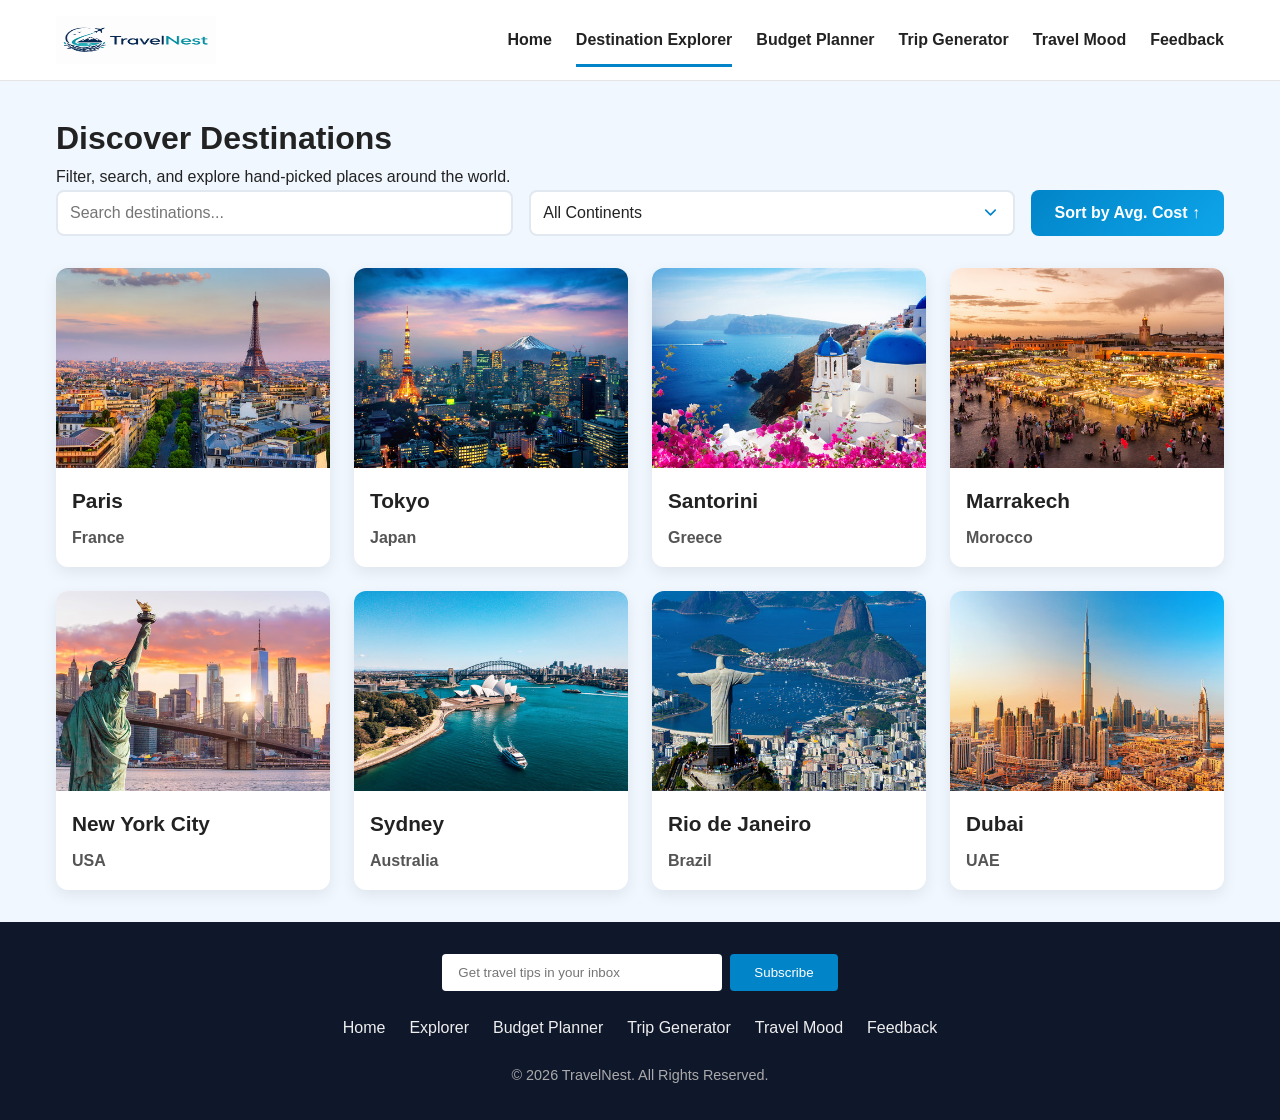
==== explorer.html @ 2b8cd3d6 "Add files via upload" ====
<!DOCTYPE html>
<html lang="en">
<head>
    <meta charset="UTF-8">
    <meta name="viewport" content="width=device-width, initial-scale=1.0">
    <title>TravelNest | Destination Explorer</title>
    <link rel="stylesheet" href="css/styles.css">
    <link rel="stylesheet" href="css/explorer.css">
    <script src="javascript/explorer.js" defer></script>
    <link rel="icon" href="images/icon.png" type="image/png">
</head>
<body>
    
    <header id="main-header">
        <nav class="navbar">
            <div class="logo">
                <a href = "index.html">
                    <img src="images/TravelNest.png" alt="TravelNest Logo" width="156" height="100">
                </a>
            </div>
            <ul class="nav-links">
                <li><a href="index.html">Home</a></li>
                <li><a href="explorer.html" class="active">Destination Explorer</a></li>
                <li><a href="planner.html">Budget Planner</a></li>
                <li><a href="generator.html">Trip Generator</a></li>
                <li><a href="mood.html">Travel Mood</a></li>
                <li><a href="feedback.html">Feedback</a></li>
            </ul>
            <div class="hamburger">☰</div>
        </nav>
    </header>

    <main class="page-content">
        <h1>Discover Destinations</h1>
        <p class="lead">Filter, search, and explore hand-picked places around the world.</p>

        <div style="display:flex;gap:1rem;flex-wrap:wrap;margin-bottom:2rem;">
            <input type="text" id="search-input" placeholder="Search destinations..." style="flex:1;min-width:220px;">
            <select id="continent-filter" style="flex:1;min-width:180px;">
                <option value="">All Continents</option>
                <option value="Europe">Europe</option>
                <option value="Asia">Asia</option>
                <option value="Africa">Africa</option>
                <option value="North America">North America</option>
                <option value="South America">South America</option>
                <option value="Oceania">Oceania</option>
            </select>
            <button id="sort-btn" onclick="sortByCost()">Sort by Avg. Cost ↑</button>
        </div>

        <div id="destination-grid" class="book-grid"></div>
    </main>

    <!-- MODAL (for card click) -->
    <div id="destination-modal" style="display:none;position:fixed;inset:0;background:rgba(0,0,0,0.7);align-items:center;justify-content:center;z-index:9999;">
        <div style="background:#fff;max-width:700px;width:90%;border-radius:12px;overflow:hidden;max-height:90vh;overflow-y:auto;">
            <div style="padding:1.5rem;position:relative;">
                <button onclick="closeModal()" style="position:absolute;top:15px;right:20px;background:linear-gradient(135deg, #0284c8, #0ea5e9);color:#fff;border:none;font-size:1.8rem;cursor:pointer;width:40px;height:40px;border-radius:4px;display:flex;align-items:center;justify-content:center;transition:transform 0.2s ease, box-shadow 0.2s ease;" onmouseover="this.style.transform='translateY(-2px)'; this.style.boxShadow='0 6px 12px rgba(2, 132, 200, 0.3)'" onmouseout="this.style.transform='translateY(0)'; this.style.boxShadow='none'">×</button>
                <img id="modal-image" style="width:100%;height:320px;object-fit:cover;border-radius:8px;" alt="">
                <h2 id="modal-name" style="margin:1rem 0 0.5rem;"></h2>
                <p id="modal-country" style="color:#0284c8;font-weight:600;"></p>
                <p id="modal-description" style="line-height:1.7;margin:1.5rem 0;"></p>
                <h3>Popular Attractions</h3>
                <ul id="modal-attractions" style="margin:1rem 0 2rem;padding-left:1.5rem;"></ul>
                <h3>Travel Cost Comparison</h3>
                <table id="modal-cost-table" style="width:70%;border-collapse:collapse;margin-top:1rem;"></table>
                <button onclick="closeModal()" style="margin-top:2rem;background:linear-gradient(135deg, #0284c8, #0ea5e9);color:#fff;padding:0.8rem 2rem;border:none;border-radius:8px;cursor:pointer;font-weight:600;transition:transform 0.2s ease, box-shadow 0.2s ease;" onmouseover="this.style.transform='translateY(-2px)'; this.style.boxShadow='0 6px 12px rgba(2, 132, 200, 0.3)'" onmouseout="this.style.transform='translateY(0)'; this.style.boxShadow='none'">Close</button>
            </div>
        </div>
    </div>

    <footer>
        <div class="footer-content">
            <form id="newsletter-form" style="margin-bottom:1.5rem;">
                <div style="display:flex;justify-content:center;gap:0.5rem;flex-wrap:wrap;">
                    <input type="email" id="newsletter-email" placeholder="Get travel tips in your inbox" required style="padding:0.7rem 1rem;width:280px;border:none;border-radius:4px;">
                    <button type="submit" id="subscribe-button" style="padding:0 1.5rem;background:#0284c8;color:#fff;border:none;border-radius:4px;cursor:pointer;">Subscribe</button>
                </div>
            </form>
            <nav class="footer-nav">
                <a href="index.html">Home</a>
                <a href="explorer.html">Explorer</a>
                <a href="planner.html">Budget Planner</a>
                <a href="generator.html">Trip Generator</a>
                <a href="mood.html">Travel Mood</a>
                <a href="feedback.html">Feedback</a>
            </nav>
            <p class="footer-text">© 2026 TravelNest. All Rights Reserved.</p>
        </div>
    </footer>
</body>
</html>
---- css/styles.css ----
* {
  margin: 0;
  padding: 0;
  box-sizing: border-box;
}

html {
  scroll-behavior: smooth;
  height: 100%;
}

body {
  font-family: Arial, Helvetica, sans-serif;
  background-color: #f0f7ff;
  color: #222;
  line-height: 1.6;
  display: flex;
  flex-direction: column;
  min-height: 100vh;
}

img {
  max-width: 100%;
  display: block;
}

a { text-decoration: none; color: inherit; }

main {
  flex: 1;
}

#main-header {
  background: #ffffff;
  border-bottom: 1px solid #e5e5e5;
  position: sticky;
  top: 0;
  z-index: 1000;
}

.navbar {
  max-width: 1200px;
  margin: auto;
  padding: 1rem;
  display: flex;
  align-items: center;
  justify-content: space-between;
}

.logo img { width: 160px; height: 48px; }

.nav-links {
  display: flex;
  gap: 1.5rem;
  list-style: none;
}

.nav-links li {
  list-style: none;
}

.nav-links a {
  font-weight: 600;
  position: relative;
  display: block;
  padding: 0.5rem 0;
}

.nav-links a.active::after,
.nav-links a:hover::after {
  content: "";
  position: absolute;
  bottom: -6px;
  left: 0;
  width: 100%;
  height: 3px;
  background: #0284c8;
}

.hamburger {
  display: none;
  font-size: 1.8rem;
  cursor: pointer;
}

footer {
  background: #0f172a;
  color: #eee;
  padding: 2rem 1rem;
}

.footer-content {
  max-width: 1200px;
  margin: auto;
  text-align: center;
}

.footer-nav {
  display: flex;
  justify-content: center;
  gap: 1.5rem;
  margin-bottom: 1.5rem;
}

.footer-text {
  font-size: 0.9rem;
  color: #aaa;
}

#newsletter-form {
  display: flex;
  justify-content: center;
  align-items: center;
  gap: 0.5rem;
  margin-bottom: 1rem;
  flex-wrap: wrap;
}

#newsletter-email {
  padding: 0.7rem 1rem;
  width: 280px;
  border: none;
  border-radius: 6px;
}

#subscribe-button {
  padding: 0.7rem 1.5rem;
  background: #0284c8;
  color: #fff;
  border: none;
  border-radius: 6px;
  cursor: pointer;
}

#subscribe-button:hover { background: #0369a1; }

/* DROPDOWN / SELECT STYLING */
select {
  padding: 0.7rem 2.5rem 0.7rem 1rem;
  border: 2px solid #ddd;
  border-radius: 6px;
  background: #fff;
  color: #222;
  font-size: 1rem;
  font-weight: 500;
  cursor: pointer;
  transition: all 0.3s ease;
  appearance: none;
  background-image: url("data:image/svg+xml;charset=UTF-8,%3csvg xmlns='http://www.w3.org/2000/svg' viewBox='0 0 24 24' fill='none' stroke='%230284c8' stroke-width='2' stroke-linecap='round' stroke-linejoin='round'%3e%3cpolyline points='6 9 12 15 18 9'%3e%3c/polyline%3e%3c/svg%3e");
  background-repeat: no-repeat;
  background-position: right 0.7rem center;
  background-size: 1.2em;
  padding-right: 2.5rem;
}

select:hover {
  border-color: #0284c8;
  box-shadow: 0 0 0 3px rgba(2, 132, 200, 0.1);
}

select:focus {
  outline: none;
  border-color: #0284c8;
  box-shadow: 0 0 0 3px rgba(2, 132, 200, 0.2);
}

select:disabled {
  background-color: #f5f5f5;
  color: #999;
  cursor: not-allowed;
  opacity: 0.6;
}

select option {
  padding: 0.5rem;
  color: #222;
  background: #fff;
}

select option:hover {
  background: #0284c8;
  color: #fff;
}

select option:checked {
  background: linear-gradient(#0284c8, #0284c8);
  background-color: #0284c8;
  color: #fff;
}

@media (max-width: 768px) {
  .logo img { 
    width: 120px; 
    height: 36px; 
  }

  .navbar {
    padding: 0.75rem 1rem;
  }

  .nav-links {
    position: absolute;
    top: 100%;
    right: 0;
    background: #fff;
    flex-direction: column;
    width: 100%;
    max-width: 300px;
    display: none;
    box-shadow: 0 10px 20px rgba(0,0,0,0.1);
    gap: 0;
    z-index: 999;
    border-top: 1px solid #e5e5e5;
  }

  .nav-links li {
    border-bottom: 1px solid #f0f0f0;
  }

  .nav-links a {
    display: block;
    padding: 1rem 1.5rem;
    color: #222;
    font-weight: 500;
  }

  .nav-links a.active::after,
  .nav-links a:hover::after {
    bottom: 0;
    height: 2px;
    background: #0284c8;
  }

  .nav-links a.active {
    background: #f0f7ff;
  }

  .nav-links.show { display: flex; }
  
  .hamburger { 
    display: block;
    z-index: 1001;
  }
}
---- css/explorer.css ----
.page-content {
  max-width: 1200px;
  margin: auto;
  padding: 2rem 1rem;
}

#destination-grid {
  display: grid;
  grid-template-columns: repeat(4, 1fr);
  gap: 1.5rem;
}

.card {
  background: #fff;
  border-radius: 12px;
  overflow: hidden;
  box-shadow: 0 5px 15px rgba(0,0,0,0.08);
  transition: all 0.3s ease;
  cursor: pointer;
}

.card:hover {
  transform: translateY(-8px);
  box-shadow: 0 15px 25px rgba(2,132,200,0.2);
}

.card img {
  height: 200px;
  object-fit: cover;
  width: 100%;
}

.card h3 { padding: 1rem 1rem 0.5rem; font-size: 1.3rem; }

.card p { padding: 0 1rem 1rem; color: #555; }

/* Dropdown styling - matching Budget Planner */
#continent-filter,
#search-input {
  padding: 0.75rem;
  border: 2px solid #e2e8f0;
  border-radius: 8px;
  font-size: 1rem;
  transition: border-color 0.3s ease;
}

#continent-filter:focus,
#search-input:focus {
  outline: none;
  border-color: #0284c8;
  box-shadow: 0 0 0 3px rgba(2, 132, 200, 0.1);
}

#continent-filter {
  appearance: none;
  background-image: url("data:image/svg+xml;charset=UTF-8,%3csvg xmlns='http://www.w3.org/2000/svg' viewBox='0 0 24 24' fill='none' stroke='%230284c8' stroke-width='2' stroke-linecap='round' stroke-linejoin='round'%3e%3cpolyline points='6 9 12 15 18 9'%3e%3c/polyline%3e%3c/svg%3e");
  background-repeat: no-repeat;
  background-position: right 0.75rem center;
  background-size: 1.2em;
  padding-right: 2.5rem;
}

/* Sort button styling */
#sort-btn {
  padding: 0.75rem 1.5rem;
  background: linear-gradient(135deg, #0284c8, #0ea5e9);
  color: white;
  border: none;
  border-radius: 8px;
  font-size: 1rem;
  font-weight: 600;
  cursor: pointer;
  transition: transform 0.2s ease, box-shadow 0.2s ease;
}

#sort-btn:hover {
  transform: translateY(-2px);
  box-shadow: 0 6px 12px rgba(2, 132, 200, 0.3);
}

/* Responsive grid for smaller screens */
@media (max-width: 1200px) {
  #destination-grid {
    grid-template-columns: repeat(3, 1fr);
  }
}

@media (max-width: 768px) {
  #destination-grid {
    grid-template-columns: repeat(2, 1fr);
  }
}

@media (max-width: 480px) {
  #destination-grid {
    grid-template-columns: 1fr;
  }
}
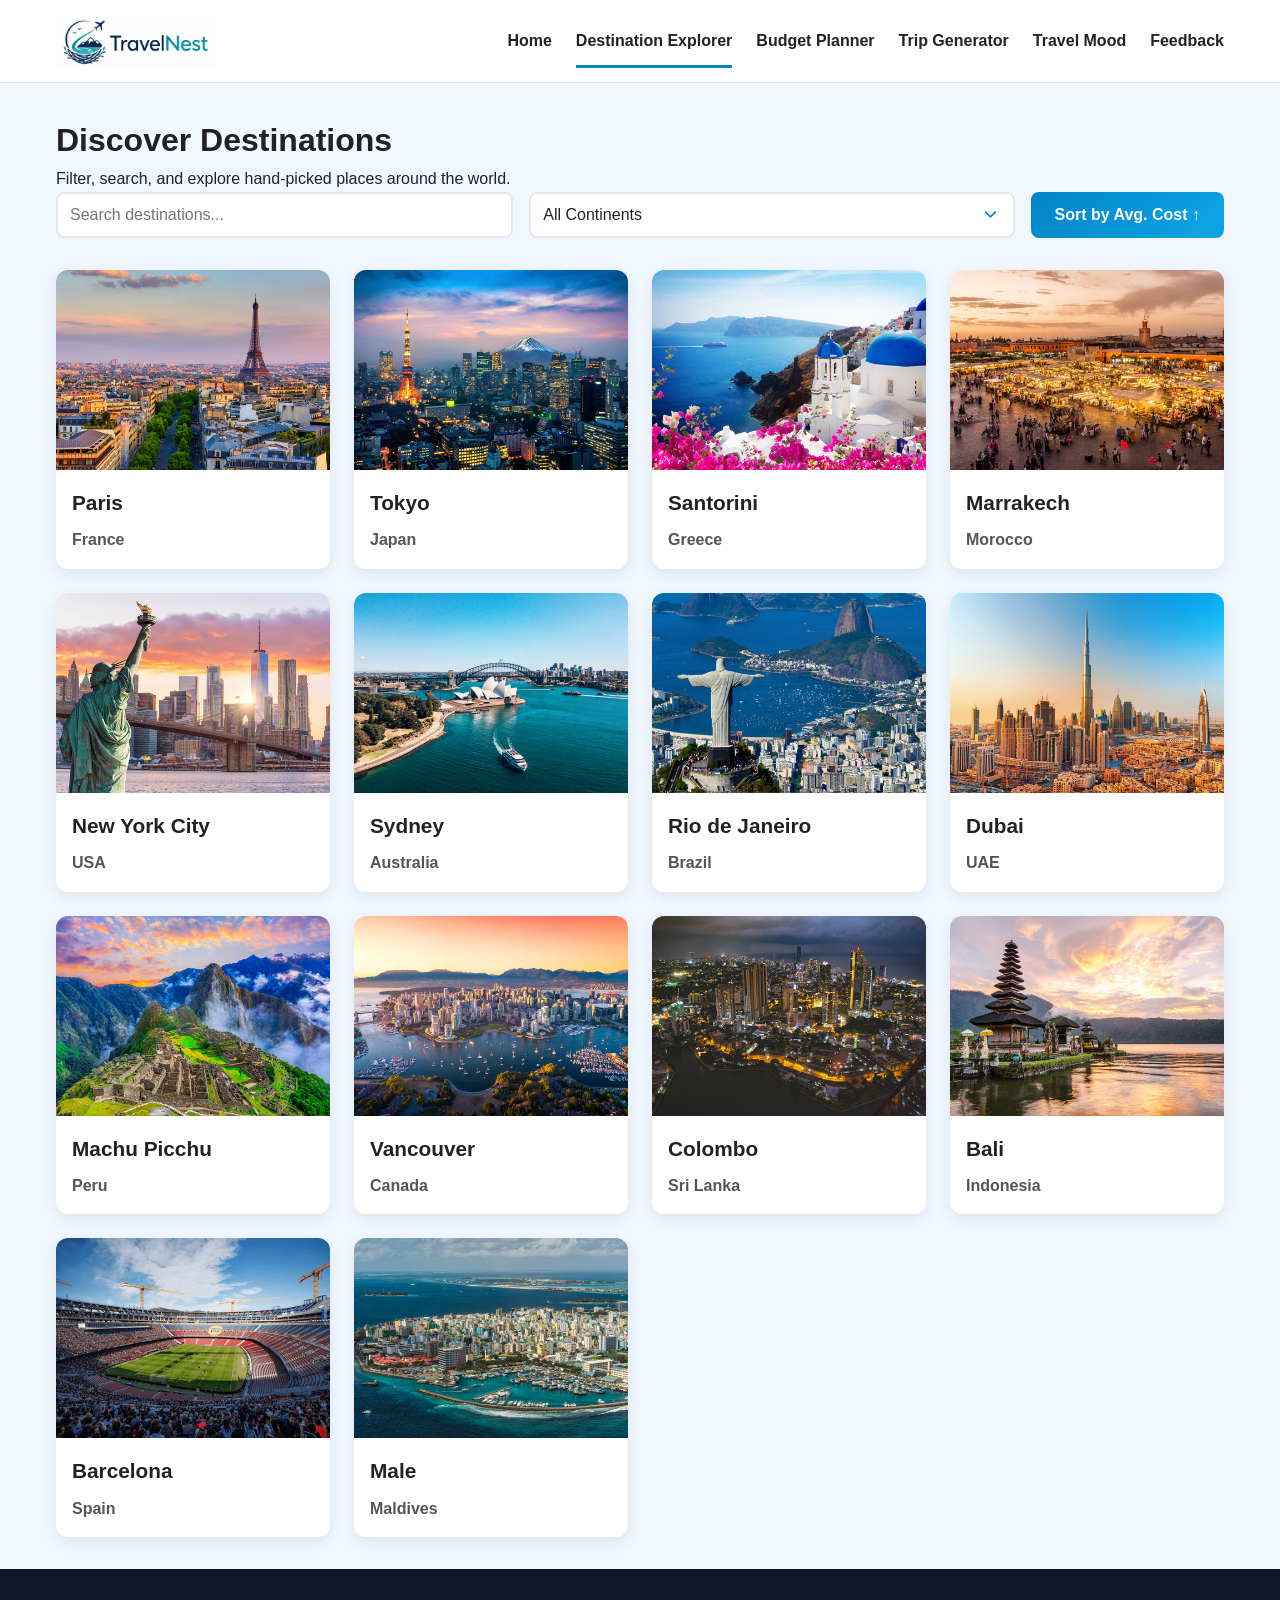
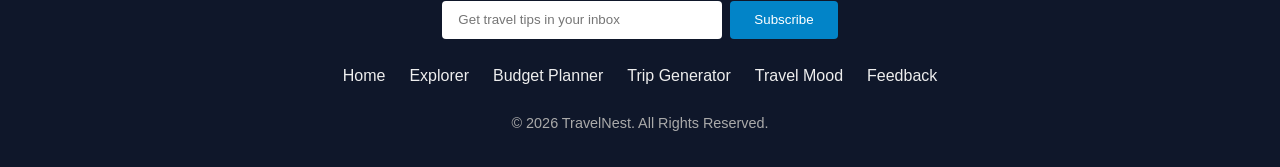
==== commit 4a07c46c: "Fix HTML formatting and structure" ====
--- a/explorer.html
+++ b/explorer.html
@@ -56,7 +56,7 @@
         <div style="background:#fff;max-width:700px;width:90%;border-radius:12px;overflow:hidden;max-height:90vh;overflow-y:auto;">
             <div style="padding:1.5rem;position:relative;">
                 <button onclick="closeModal()" style="position:absolute;top:15px;right:20px;background:linear-gradient(135deg, #0284c8, #0ea5e9);color:#fff;border:none;font-size:1.8rem;cursor:pointer;width:40px;height:40px;border-radius:4px;display:flex;align-items:center;justify-content:center;transition:transform 0.2s ease, box-shadow 0.2s ease;" onmouseover="this.style.transform='translateY(-2px)'; this.style.boxShadow='0 6px 12px rgba(2, 132, 200, 0.3)'" onmouseout="this.style.transform='translateY(0)'; this.style.boxShadow='none'">×</button>
-                <img id="modal-image" style="width:100%;height:320px;object-fit:cover;border-radius:8px;" alt="">
+                <img id="modal-image" src="blank" style="width:100%;height:320px;object-fit:cover;border-radius:8px;" alt="">
                 <h2 id="modal-name" style="margin:1rem 0 0.5rem;"></h2>
                 <p id="modal-country" style="color:#0284c8;font-weight:600;"></p>
                 <p id="modal-description" style="line-height:1.7;margin:1.5rem 0;"></p>
@@ -89,4 +89,4 @@
         </div>
     </footer>
 </body>
-</html>+</html>
--- a/css/styles.css
+++ b/css/styles.css
@@ -47,7 +47,7 @@
   justify-content: space-between;
 }
 
-.logo img { width: 160px; height: 48px; }
+.logo img { width: 160px; height: 50px; }
 
 .nav-links {
   display: flex;
